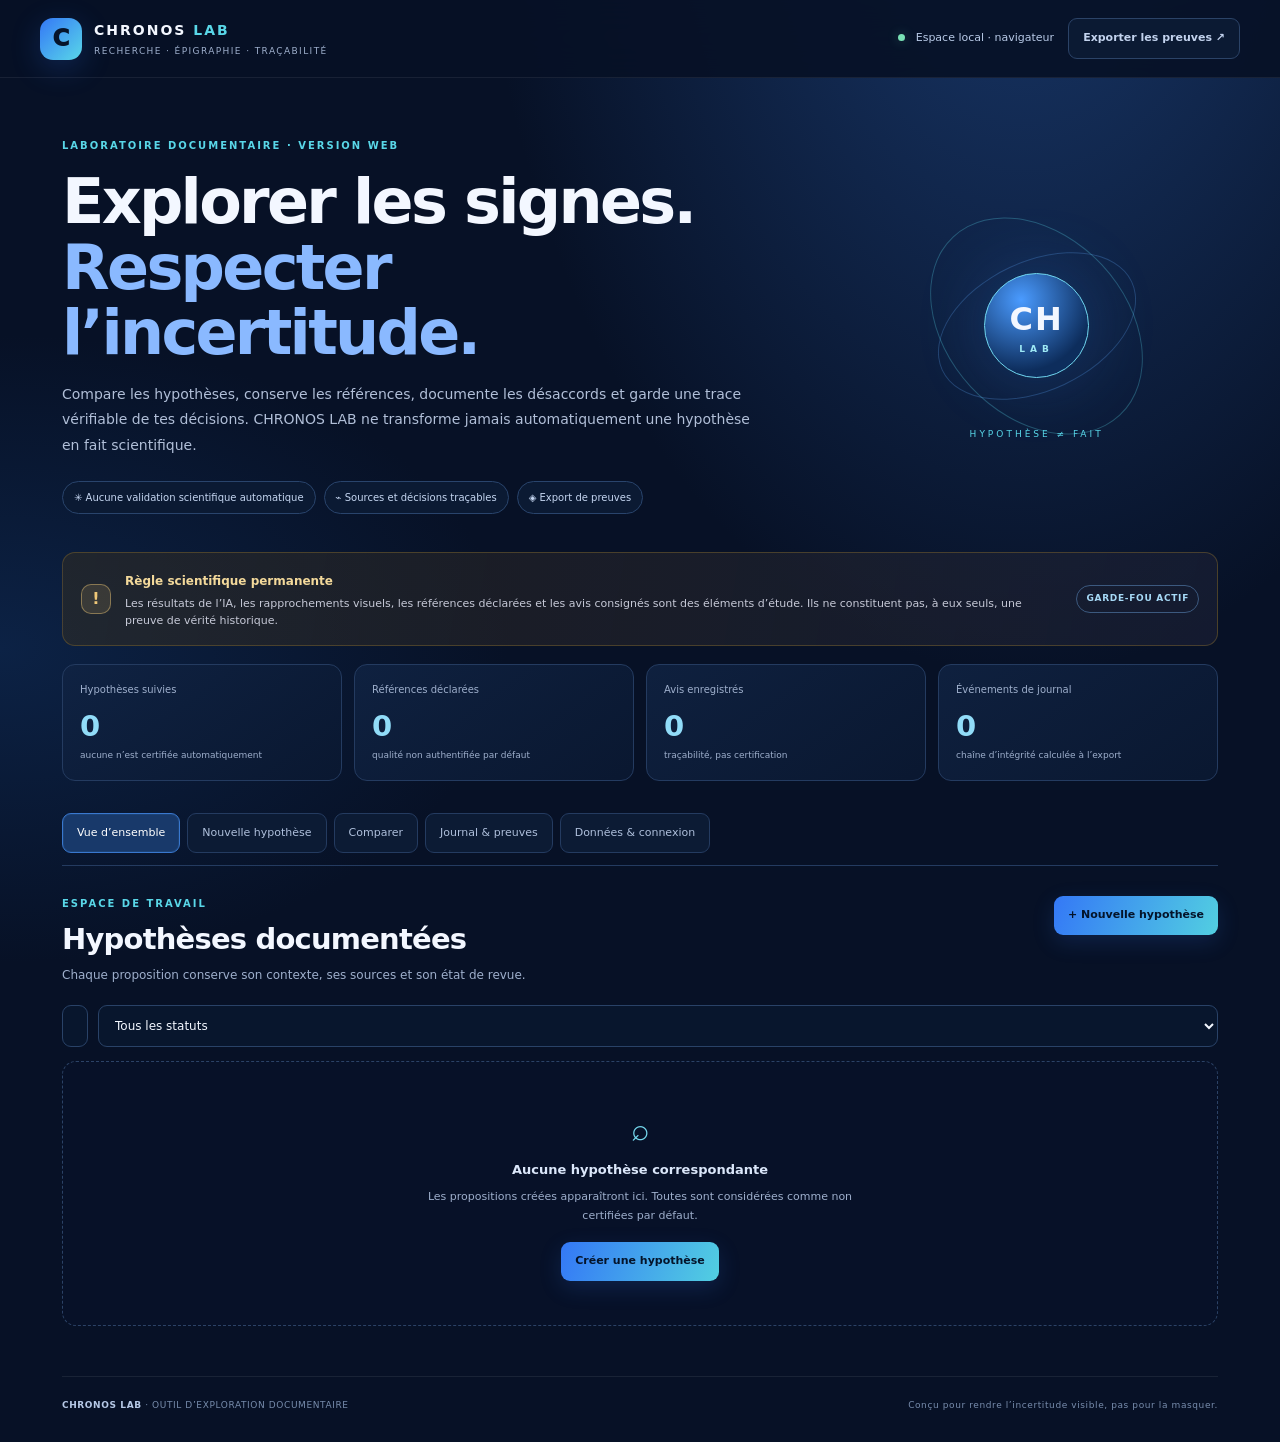
==== site/index.html @ ee45a637 "Publish CHRONOS LAB research workspace and Pages site" ====
<!doctype html>
<html lang="fr">
<head>
<meta charset="utf-8"><meta name="viewport" content="width=device-width,initial-scale=1,viewport-fit=cover">
<meta name="theme-color" content="#08152d"><link rel="manifest" href="./manifest.webmanifest"><link rel="icon" href="./icon.svg" type="image/svg+xml"><meta name="apple-mobile-web-app-capable" content="yes"><meta name="description" content="CHRONOS LAB — espace de recherche documentaire, comparaison d'hypothèses et traçabilité épigraphique.">
<title>CHRONOS LAB — espace de recherche</title><link rel="stylesheet" href="./style.css">
</head>
<body>
<header class="topbar"><a class="brand" href="#accueil" aria-label="CHRONOS LAB accueil"><span class="sigil">C</span><span><b>CHRONOS <i>LAB</i></b><small>RECHERCHE · ÉPIGRAPHIE · TRAÇABILITÉ</small></span></a><div class="top-actions"><span class="local-pill"><span></span> Espace local · navigateur</span><button id="exportTop" class="btn btn-quiet">Exporter les preuves ↗</button></div></header>
<main>
<section class="hero" id="accueil"><div class="hero-copy"><div class="eyebrow">LABORATOIRE DOCUMENTAIRE · VERSION WEB</div><h1>Explorer les signes.<br><em>Respecter l’incertitude.</em></h1><p>Compare les hypothèses, conserve les références, documente les désaccords et garde une trace vérifiable de tes décisions. CHRONOS LAB ne transforme jamais automatiquement une hypothèse en fait scientifique.</p><div class="hero-badges"><span>✳ Aucune validation scientifique automatique</span><span>⌁ Sources et décisions traçables</span><span>◈ Export de preuves</span></div></div><div class="hero-stamp"><div class="orbit orbit-a"></div><div class="orbit orbit-b"></div><div class="core">CH<br><small>LAB</small></div><div class="stamp-caption">HYPOTHÈSE ≠ FAIT</div></div></section>
<div class="warning"><span class="warning-icon">!</span><div><b>Règle scientifique permanente</b><p>Les résultats de l’IA, les rapprochements visuels, les références déclarées et les avis consignés sont des éléments d’étude. Ils ne constituent pas, à eux seuls, une preuve de vérité historique.</p></div><span class="status-tag">GARDE-FOU ACTIF</span></div>
<section class="metrics" aria-label="Statistiques du dossier"><article class="metric"><span>Hypothèses suivies</span><strong id="countClaims">0</strong><small>aucune n’est certifiée automatiquement</small></article><article class="metric"><span>Références déclarées</span><strong id="countSources">0</strong><small>qualité non authentifiée par défaut</small></article><article class="metric"><span>Avis enregistrés</span><strong id="countReviews">0</strong><small>traçabilité, pas certification</small></article><article class="metric"><span>Événements de journal</span><strong id="countEvents">0</strong><small>chaîne d’intégrité calculée à l’export</small></article></section>
<nav class="tabs" aria-label="Sections du laboratoire"><button class="tab active" data-view="workspace">Vue d’ensemble</button><button class="tab" data-view="newclaim">Nouvelle hypothèse</button><button class="tab" data-view="compare">Comparer</button><button class="tab" data-view="evidence">Journal & preuves</button><button class="tab" data-view="settings">Données & connexion</button></nav>
<section class="view active" id="view-workspace"><div class="section-head"><div><div class="eyebrow">ESPACE DE TRAVAIL</div><h2>Hypothèses documentées</h2><p>Chaque proposition conserve son contexte, ses sources et son état de revue.</p></div><button class="btn btn-primary" data-goto="newclaim">+ Nouvelle hypothèse</button></div><div class="toolbar"><input id="searchClaims" placeholder="Rechercher une hypothèse, une écriture ou un artefact…" aria-label="Rechercher"><select id="filterStatus" aria-label="Filtrer par statut"><option value="all">Tous les statuts</option><option value="NEEDS_INDEPENDENT_REVIEW">À relire</option><option value="DISPUTED_REQUIRES_ADJUDICATION">Contestée</option><option value="TWO_REVIEWS_RECORDED_NOT_SCIENTIFIC_CERTIFICATION">Deux avis consignés</option></select></div><div id="claimsList" class="claim-list"><div class="empty-state"><div class="empty-icon">⌕</div><b>Aucune hypothèse dans cet espace</b><p>Ajoute une proposition avec au moins deux références bibliographiques distinctes pour commencer.</p><button class="btn btn-primary" data-goto="newclaim">Créer une hypothèse</button></div></div></section>
<section class="view" id="view-newclaim"><div class="section-head"><div><div class="eyebrow">DOSSIER DOCUMENTAIRE</div><h2>Enregistrer une hypothèse</h2><p>Décris ce qui est proposé, sur quelles sources et dans quel contexte.</p></div><span class="status-tag">NON CERTIFIÉE PAR DÉFAUT</span></div><form id="claimForm" class="panel form-panel"><div class="form-grid"><label>Écriture / culture<input name="culture" required placeholder="Ex. Maya classique, égyptien ancien…"></label><label>Identifiant de l’artefact<input name="artifact_id" placeholder="Inventaire, musée, publication…"></label><label>Type de proposition<select name="claim_type" required><option value="identification">Identification d’un signe</option><option value="transcription">Transcription</option><option value="transliteration">Translittération</option><option value="translation">Traduction</option><option value="dating">Datation</option><option value="interpretation">Interprétation</option></select></label><label class="span-2">Hypothèse à examiner<textarea name="claim_text" required rows="3" placeholder="Formule la proposition de façon précise et réfutable…"></textarea></label><label class="span-2">Contexte, incertitudes et alternatives<textarea name="context" rows="3" placeholder="État de conservation, variantes, lectures concurrentes, limites de l’image…"></textarea></label></div><div class="divider"></div><div class="subhead"><div><h3>Références documentaires</h3><p>Deux références distinctes au minimum. Leur existence, leur qualité et leur indépendance doivent être vérifiées par un humain.</p></div><span class="count-chip">MIN. 2</span></div><div class="source-grid"><div class="source-card"><b>Référence 1</b><label>Titre / ouvrage<input name="source1_title" required></label><label>Citation, auteur, année, page<input name="source1_citation" required></label><label>URL ou DOI<input name="source1_locator" placeholder="https://… ou DOI"></label></div><div class="source-card"><b>Référence 2</b><label>Titre / ouvrage<input name="source2_title" required></label><label>Citation, auteur, année, page<input name="source2_citation" required></label><label>URL ou DOI<input name="source2_locator" placeholder="https://… ou DOI"></label></div></div><label class="consent-line"><input type="checkbox" name="honest" required> Je confirme que cette proposition est une hypothèse de recherche et non un fait scientifiquement certifié.</label><div class="form-actions"><button type="reset" class="btn btn-quiet">Effacer</button><button type="submit" class="btn btn-primary">Enregistrer dans le journal <span>→</span></button></div><p id="claimMessage" class="form-message" role="status"></p></form></section>
<section class="view" id="view-compare"><div class="section-head"><div><div class="eyebrow">LECTURE CONTRADICTOIRE</div><h2>Comparer les hypothèses</h2><p>Sélectionne jusqu’à trois propositions pour examiner côte à côte leurs sources, leur contexte et leurs avis.</p></div></div><div class="compare-layout"><div class="panel"><h3>Choisir les propositions</h3><div id="compareChoices" class="compare-choices"><p class="muted">Ajoute des hypothèses pour activer la comparaison.</p></div><button id="runCompare" class="btn btn-primary" disabled>Comparer la sélection</button></div><div id="compareResults" class="compare-results"><div class="empty-state"><div class="empty-icon">⇄</div><b>La comparaison est prête</b><p>La comparaison organise les preuves déclarées ; elle ne détermine pas automatiquement quelle hypothèse est vraie.</p></div></div></div></section>
<section class="view" id="view-evidence"><div class="section-head"><div><div class="eyebrow">PROVENANCE & INTÉGRITÉ</div><h2>Journal des événements</h2><p>Les créations, revues, imports et exports sont consignés localement. L’export inclut une chaîne de hachage pour révéler certaines modifications ultérieures.</p></div><button class="btn btn-primary" id="verifyChain">Vérifier la chaîne</button></div><div class="integrity-card"><div><span class="integrity-dot"></span><b id="integrityStatus">Intégrité à vérifier à la demande</b><p>Le journal est conservé dans le stockage de ce navigateur. Ce mécanisme ne constitue pas un registre inviolable : un utilisateur ayant accès au stockage peut le modifier ou l’effacer.</p></div><span class="status-tag">SHA-256</span></div><div id="auditList" class="audit-list"></div><div class="form-actions"><button id="exportEvidence" class="btn btn-primary">Télécharger le dossier de preuves JSON ↗</button><button id="exportCsv" class="btn btn-quiet">Exporter les hypothèses CSV</button><label class="btn btn-quiet file-btn">Importer un dossier JSON<input id="importEvidence" type="file" accept="application/json,.json" hidden></label></div><p id="evidenceMessage" class="form-message" role="status"></p></section>
<section class="view" id="view-settings"><div class="section-head"><div><div class="eyebrow">CONFIGURATION</div><h2>Données & connexion</h2><p>Choisis le stockage local ou vérifie une instance de l’API Flask que tu contrôles.</p></div></div><div class="settings-grid"><div class="panel"><h3>Stockage de ce navigateur</h3><p class="muted">Les données sont conservées dans le navigateur actuel. Elles ne sont pas synchronisées automatiquement avec un autre appareil et peuvent être perdues si le stockage est effacé.</p><div class="settings-actions"><button id="downloadBackup" class="btn btn-primary">Créer une sauvegarde</button><button id="clearLocal" class="btn btn-danger">Effacer les données locales</button></div><label class="field-spaced">API Flask (facultatif)<input id="apiBase" placeholder="https://votre-api.example.com"></label><p class="fineprint">La page GitHub Pages est un site statique : elle ne peut pas exécuter le modèle Python/PyTorch. Ne publie pas une API d’écriture sans authentification et contrôle d’accès. Ne saisis jamais de mot de passe ou de clé secrète dans une page publique.</p><button id="checkApi" class="btn btn-quiet">Tester le statut de l’API</button><pre id="apiResult" class="api-result" aria-live="polite">API non configurée.</pre></div><div class="panel"><h3>Ce que les statuts signifient</h3><div class="status-explainer"><b>À relire</b><p>Une proposition est enregistrée ; aucune validation indépendante suffisante n’est consignée.</p></div><div class="status-explainer"><b>Contestée</b><p>Au moins un avis est en désaccord. Une procédure d’arbitrage humaine est nécessaire.</p></div><div class="status-explainer"><b>Deux avis consignés</b><p>Deux avis concordants ont été enregistrés. Ce statut n’est jamais une certification scientifique.</p></div><div class="status-explainer"><b>Calibration indisponible</b><p>Le modèle doit s’abstenir de valider sa proposition, mais peut afficher des candidats exploratoires.</p></div></div></div></section>
<footer><div><b>CHRONOS LAB</b><span> · OUTIL D’EXPLORATION DOCUMENTAIRE</span></div><p>Conçu pour rendre l’incertitude visible, pas pour la masquer.</p></footer>
</main><div id="toast" class="toast" role="status" aria-live="polite"></div><script src="./app.js" defer></script>
</body></html>
---- site/style.css ----
:root{--bg:#071126;--panel:#0c1b37;--panel2:#102345;--line:#243b60;--blue:#3478f6;--cyan:#59d7e8;--ink:#f3f7ff;--muted:#9eafcc;--gold:#f0c878;--green:#79e1b5;--red:#ff8f9c;box-sizing:border-box}*{box-sizing:border-box}html{scroll-behavior:smooth}body{margin:0;background:radial-gradient(ellipse at 80% -15%,#1a3b70 0,transparent 38%),radial-gradient(ellipse at 0% 45%,#0c2245 0,transparent 28%),var(--bg);color:var(--ink);font-family:Inter,ui-sans-serif,system-ui,-apple-system,"Segoe UI",sans-serif;line-height:1.5}.topbar{height:78px;padding:0 max(22px,calc((100vw - 1200px)/2));display:flex;align-items:center;justify-content:space-between;gap:20px;border-bottom:1px solid #ffffff12;background:#071126e8;backdrop-filter:blur(18px);position:sticky;top:0;z-index:5}.brand{display:flex;gap:12px;align-items:center;text-decoration:none;color:var(--ink)}.sigil{width:42px;height:42px;display:grid;place-items:center;border-radius:13px;background:linear-gradient(135deg,var(--blue),var(--cyan));color:#06142a;font-weight:950;font-size:23px;box-shadow:0 8px 30px #3478f638}.brand b{font-size:14px;letter-spacing:2px}.brand i{color:var(--cyan);font-style:normal}.brand small{display:block;color:var(--muted);font-size:9px;letter-spacing:1.4px;margin-top:3px}.top-actions{display:flex;align-items:center;gap:14px}.local-pill{font-size:11px;color:#b9cbe8}.local-pill span,.integrity-dot{display:inline-block;width:7px;height:7px;background:var(--green);border-radius:50%;margin-right:7px;box-shadow:0 0 12px #79e1b555}main{max-width:1200px;padding:0 22px;margin:auto}.hero{display:grid;grid-template-columns:minmax(0,1.35fr) minmax(230px,.65fr);gap:40px;align-items:center;padding:60px 0 38px}.eyebrow{font-size:10px;letter-spacing:2px;color:var(--cyan);font-weight:850}.hero h1{font-size:clamp(36px,5vw,62px);letter-spacing:-2.7px;line-height:1.06;margin:16px 0}.hero h1 em{font-style:normal;color:#8ab9ff}.hero p{color:#b1bfd8;max-width:700px;line-height:1.8;font-size:14px}.hero-badges{display:flex;gap:8px;flex-wrap:wrap;margin-top:23px}.hero-badges span{font-size:10px;border:1px solid #29446c;padding:8px 11px;border-radius:24px;color:#c5d6f1;background:#0b1a33}.hero-stamp{height:240px;position:relative;display:grid;place-items:center;overflow:hidden}.orbit{position:absolute;border:1px solid #4a82c65e;border-radius:50%;transform:rotate(-25deg)}.orbit-a{width:210px;height:130px}.orbit-b{width:245px;height:180px;transform:rotate(47deg);border-color:#59d7e84a}.core{width:105px;height:105px;border-radius:50%;display:grid;place-content:center;text-align:center;background:radial-gradient(circle at 35% 25%,#4a9bff,#0d2d5c 70%);border:1px solid #70d8f2;box-shadow:0 0 70px #3486f53d;font-size:32px;font-weight:900;letter-spacing:2px;z-index:1}.core small{font-size:9px;letter-spacing:5px;color:#9ee9f5}.stamp-caption{position:absolute;bottom:4px;letter-spacing:3px;font-size:9px;color:var(--cyan)}.warning{display:flex;align-items:center;gap:14px;border:1px solid #725d2e8c;background:linear-gradient(100deg,#3a301d75,#1b2035a8);border-radius:13px;padding:15px 18px}.warning-icon{width:30px;height:30px;border-radius:10px;background:#f0c87820;border:1px solid #f0c87870;color:var(--gold);display:grid;place-items:center;font-weight:900;flex-shrink:0}.warning b{font-size:12px;color:#f3d99b}.warning p{margin:3px 0 0;color:#c6c9d7;font-size:11px;line-height:1.6}.status-tag{display:inline-flex;align-items:center;white-space:nowrap;border:1px solid #3c597f;border-radius:30px;padding:6px 9px;color:#a6d9f6;font-size:9px;letter-spacing:.7px;font-weight:800}.warning .status-tag{margin-left:auto}.metrics{display:grid;grid-template-columns:repeat(4,1fr);gap:12px;margin:18px 0 32px}.metric{background:linear-gradient(145deg,#102343d9,#0a1831f2);border:1px solid var(--line);border-radius:13px;padding:17px}.metric span,.metric small{display:block;color:var(--muted);font-size:10px}.metric strong{display:block;font-size:29px;letter-spacing:-1px;margin:8px 0 1px;color:#91dcf8}.metric small{font-size:9px}.tabs{display:flex;gap:7px;overflow:auto;border-bottom:1px solid var(--line);padding:0 0 12px}.tab{background:#0c1b34;border:1px solid var(--line);border-radius:9px;padding:11px 14px;color:#aebfdb;white-space:nowrap;cursor:pointer;font:inherit;font-size:11px}.tab.active{color:white;background:#18396a;border-color:#3978cf;box-shadow:inset 0 0 0 1px #4b92d51c}.view{display:none;padding:30px 0 50px}.view.active{display:block}.section-head{display:flex;align-items:flex-start;justify-content:space-between;gap:20px;margin-bottom:21px}.section-head h2{font-size:29px;letter-spacing:-.8px;margin:7px 0 4px}.section-head p{font-size:12px;color:var(--muted);margin:0;max-width:690px}.btn{display:inline-flex;align-items:center;justify-content:center;gap:10px;padding:11px 14px;border-radius:9px;font:inherit;font-size:11px;font-weight:750;cursor:pointer;text-decoration:none;transition:transform .15s,border-color .15s}.btn:hover{transform:translateY(-1px)}.btn-primary{border:0;background:linear-gradient(110deg,#3478f6,#52cfe1);color:#04142a;box-shadow:0 7px 22px #3478f62b}.btn-quiet{border:1px solid #2b4367;background:#0b1a33;color:#c3d3ee}.btn-danger{border:1px solid #78404e;background:#311b2a;color:#ffc4cd}.toolbar{display:flex;gap:10px;margin-bottom:14px}.toolbar input{flex:1}.toolbar input,.toolbar select,input,select,textarea{font:inherit;font-size:12px;color:var(--ink);background:#08162d;border:1px solid #294267;border-radius:9px;padding:11px 12px;outline:none;width:100%}input:focus,select:focus,textarea:focus{border-color:var(--cyan);box-shadow:0 0 0 3px #59d7e814}label{display:block;color:#bdcce5;font-size:11px;font-weight:650}label input,label select,label textarea{margin-top:7px}textarea{resize:vertical;line-height:1.6}.claim-list{display:grid;gap:12px}.claim-card{background:linear-gradient(145deg,#102343d9,#0a1831f2);border:1px solid var(--line);border-radius:14px;padding:18px}.claim-top{display:flex;align-items:flex-start;justify-content:space-between;gap:14px}.claim-type{color:var(--cyan);font-size:9px;letter-spacing:1.2px;text-transform:uppercase;font-weight:850}.claim-card h3{margin:6px 0 9px;font-size:16px;line-height:1.45}.claim-meta{display:flex;gap:7px;flex-wrap:wrap;margin-bottom:10px}.meta-chip{font-size:9px;color:#aebfda;border:1px solid #2b4165;border-radius:20px;padding:4px 8px}.claim-text{font-size:12px;color:#d5e0f2;line-height:1.7;white-space:pre-wrap}.claim-foot{display:flex;align-items:center;justify-content:space-between;gap:10px;border-top:1px solid #ffffff0e;margin-top:14px;padding-top:12px}.claim-foot small{color:var(--muted);font-size:10px}.claim-actions{display:flex;gap:7px;flex-wrap:wrap}.mini-btn{border:1px solid #2b4367;background:#0b1a33;color:#c3d3ee;border-radius:8px;padding:7px 9px;font-size:10px;cursor:pointer}.mini-btn:hover{border-color:var(--cyan)}.empty-state{text-align:center;padding:44px 20px;border:1px dashed #2b4266;border-radius:14px;color:var(--muted);background:#0b1a322e}.empty-icon{font-size:31px;color:#75d8ed;margin-bottom:8px}.empty-state b{display:block;color:#dbe7fa;font-size:13px}.empty-state p{font-size:11px;line-height:1.7;max-width:450px;margin:8px auto 17px}.panel{background:linear-gradient(145deg,#102343d9,#0a1831f2);border:1px solid var(--line);border-radius:15px;padding:22px}.form-panel{max-width:900px}.form-grid{display:grid;grid-template-columns:1fr 1fr;gap:16px}.span-2{grid-column:span 2}.divider{height:1px;background:var(--line);margin:23px 0}.subhead{display:flex;align-items:center;justify-content:space-between;gap:16px;margin-bottom:13px}.subhead h3,.panel h3{font-size:14px;margin:0 0 5px}.subhead p,.muted{color:var(--muted);font-size:11px;line-height:1.7;margin:0}.count-chip{font-size:9px;color:var(--cyan);border:1px solid #31547c;border-radius:30px;padding:6px 9px}.source-grid{display:grid;grid-template-columns:1fr 1fr;gap:13px}.source-card{padding:15px;border:1px solid #2a4166;border-radius:12px;background:#08162b}.source-card>b{font-size:11px;color:#9cdbf3}.source-card label{margin-top:13px}.consent-line{display:flex;align-items:flex-start;gap:9px;margin-top:19px;color:#c5d4ec;line-height:1.6}.consent-line input{width:auto;margin:3px 0 0;accent-color:var(--cyan)}.form-actions{display:flex;justify-content:flex-end;gap:9px;margin-top:20px;flex-wrap:wrap}.form-message{font-size:11px;color:var(--green);min-height:17px}.compare-layout{display:grid;grid-template-columns:minmax(250px,.65fr) minmax(0,1.35fr);gap:14px}.compare-choices{display:grid;gap:8px;margin:16px 0}.compare-choice{display:flex;gap:9px;align-items:flex-start;padding:10px;border:1px solid #2a4166;border-radius:9px;background:#09162c;font-size:11px}.compare-choice input{width:auto;margin:2px 0 0;accent-color:var(--cyan)}.compare-choice small{display:block;color:var(--muted);margin-top:3px}.compare-results{min-width:0}.comparison{display:grid;grid-template-columns:repeat(3,minmax(0,1fr));gap:10px}.comparison-col{border:1px solid var(--line);background:#0a1931;border-radius:12px;padding:13px;min-width:0}.comparison-col h3{font-size:12px;line-height:1.5;overflow-wrap:anywhere}.comparison-col h4{font-size:9px;color:var(--cyan);text-transform:uppercase;letter-spacing:.8px;margin:16px 0 5px}.comparison-col p,.comparison-col li{font-size:10px;color:#bdcce4;line-height:1.6;overflow-wrap:anywhere}.comparison-col ul{padding-left:15px}.integrity-card{display:flex;align-items:flex-start;justify-content:space-between;gap:18px;border:1px solid #2b4368;border-radius:13px;padding:17px;background:#0c1d38}.integrity-card b{font-size:12px}.integrity-card p{font-size:10px;color:var(--muted);line-height:1.7;margin:7px 0 0;max-width:780px}.audit-list{display:grid;gap:8px;margin:15px 0}.audit-item{display:grid;grid-template-columns:110px 1fr auto;gap:13px;align-items:start;border:1px solid #253c60;background:#0b1a32;border-radius:10px;padding:12px}.audit-item time{font-size:9px;color:var(--cyan)}.audit-item b{font-size:11px}.audit-item p{font-size:10px;color:var(--muted);margin:3px 0;line-height:1.6;overflow-wrap:anywhere}.audit-item code{font-size:9px;color:#8ea7cc;max-width:180px;overflow-wrap:anywhere}.file-btn{display:inline-flex;align-items:center}.settings-grid{display:grid;grid-template-columns:1fr 1fr;gap:14px}.settings-grid .panel h3{margin-bottom:10px}.settings-actions{display:flex;gap:8px;flex-wrap:wrap;margin:17px 0}.field-spaced{margin-top:22px}.fineprint{font-size:10px;color:#8fa2c3;line-height:1.7;margin:9px 0 13px}.api-result{font-size:10px;white-space:pre-wrap;overflow-wrap:anywhere;color:#a7c8e8;background:#071329;border:1px solid #203858;padding:11px;border-radius:8px;min-height:40px}.status-explainer{padding:12px 0;border-bottom:1px solid #ffffff0e}.status-explainer:last-child{border-bottom:0}.status-explainer b{font-size:11px;color:#9ddff2}.status-explainer p{font-size:10px;color:var(--muted);line-height:1.7;margin:4px 0 0}footer{display:flex;justify-content:space-between;gap:16px;border-top:1px solid #ffffff13;padding:22px 0 30px;color:#788dad;font-size:9px;letter-spacing:.6px}footer b{color:#b6c9e7}footer p{margin:0}.toast{position:fixed;bottom:22px;right:22px;max-width:min(400px,calc(100vw - 44px));background:#16385d;border:1px solid #4778a9;color:white;border-radius:11px;padding:12px 15px;font-size:11px;box-shadow:0 16px 50px #0007;opacity:0;transform:translateY(10px);pointer-events:none;transition:.2s;z-index:10}.toast.show{opacity:1;transform:translateY(0)}@media(max-width:800px){.topbar{padding:0 15px}.local-pill{display:none}main{padding:0 15px}.hero{grid-template-columns:1fr;padding:40px 0 25px;gap:8px}.hero-stamp{height:190px}.metrics{grid-template-columns:1fr 1fr}.warning{align-items:flex-start}.warning .status-tag{display:none}.section-head h2{font-size:25px}.section-head{align-items:flex-start}.compare-layout,.settings-grid{grid-template-columns:1fr}.comparison{grid-template-columns:1fr}.form-grid,.source-grid{grid-template-columns:1fr}.span-2{grid-column:auto}.top-actions .btn{font-size:0;padding:10px}.top-actions .btn:after{content:'Exporter';font-size:10px}.claim-top{display:block}.claim-top .status-tag{margin-top:10px}.audit-item{grid-template-columns:1fr;gap:5px}.audit-item code{max-width:none}.toolbar{flex-direction:column}footer{display:block;line-height:2.2}}@media(max-width:430px){.metrics{grid-template-columns:1fr 1fr;gap:8px}.metric{padding:12px}.metric strong{font-size:24px}.brand small{font-size:7px;letter-spacing:.8px}.hero h1{font-size:39px}.section-head{display:block}.section-head>.btn,.section-head>.status-tag{margin-top:14px}.form-actions .btn{flex:1}}
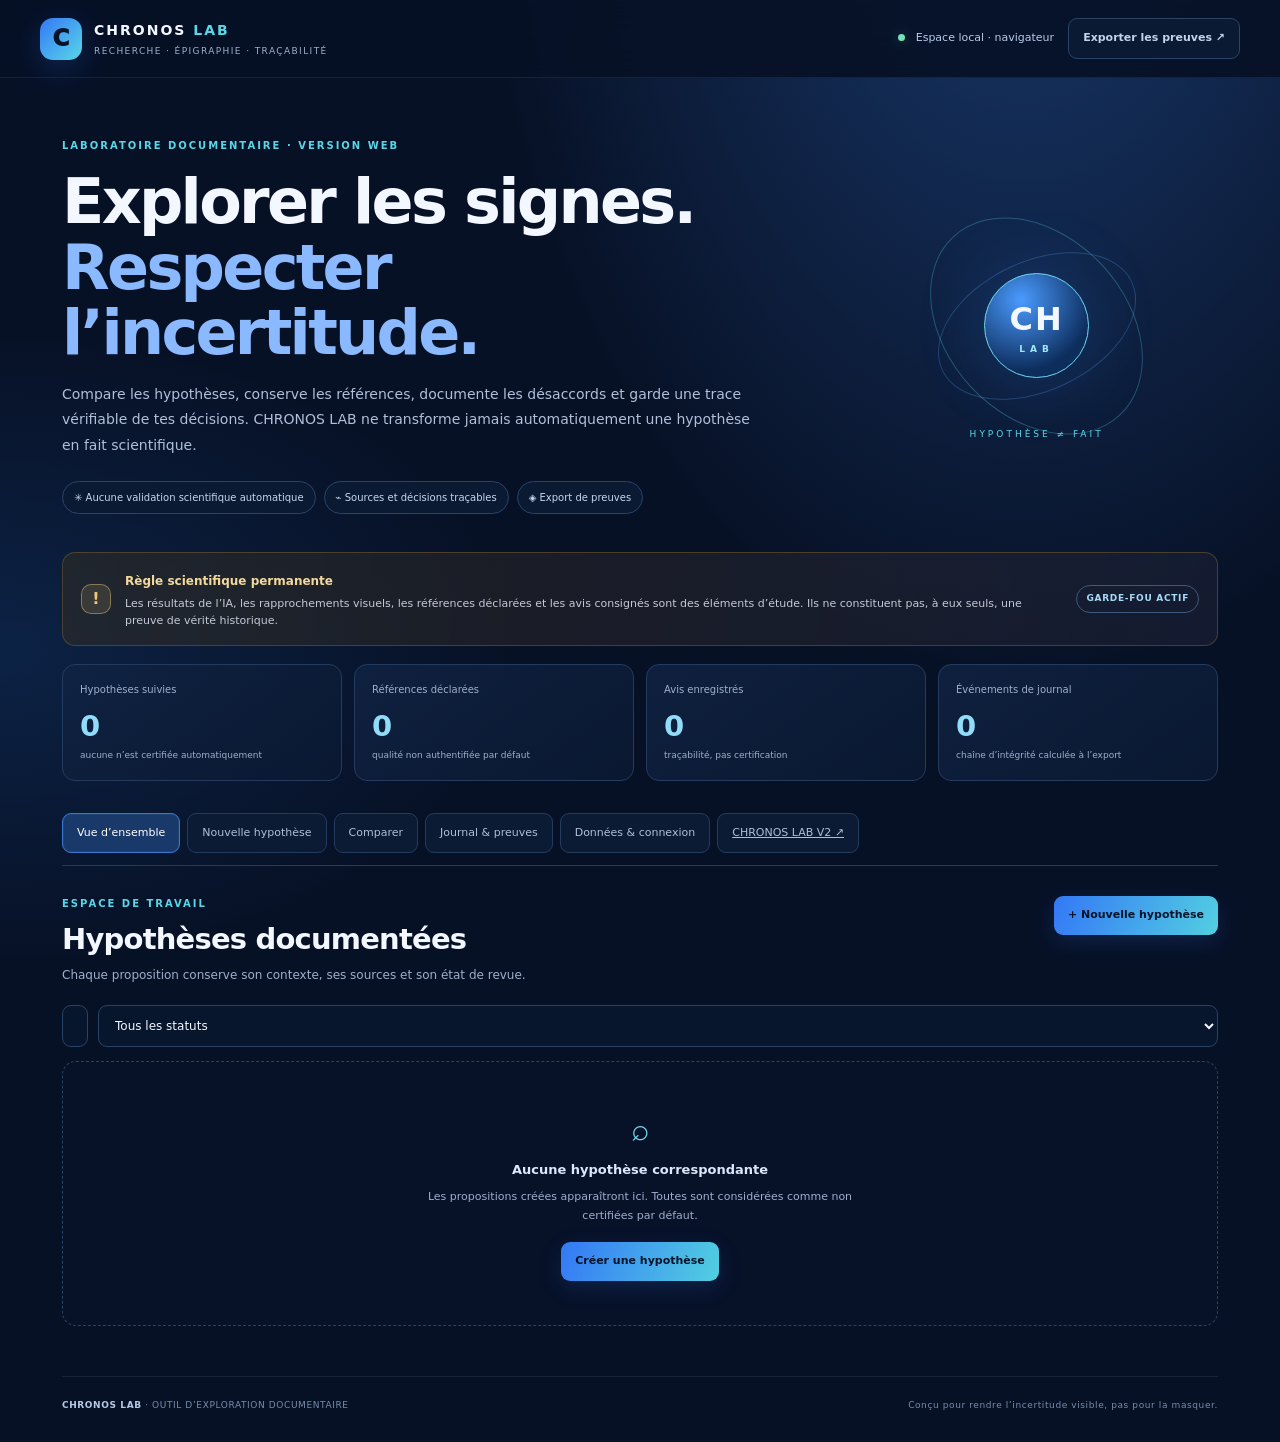
==== commit a5544df2: "Add link to CHRONOS LAB V2 workspace" ====
--- a/site/index.html
+++ b/site/index.html
@@ -11,7 +11,7 @@
 <section class="hero" id="accueil"><div class="hero-copy"><div class="eyebrow">LABORATOIRE DOCUMENTAIRE · VERSION WEB</div><h1>Explorer les signes.<br><em>Respecter l’incertitude.</em></h1><p>Compare les hypothèses, conserve les références, documente les désaccords et garde une trace vérifiable de tes décisions. CHRONOS LAB ne transforme jamais automatiquement une hypothèse en fait scientifique.</p><div class="hero-badges"><span>✳ Aucune validation scientifique automatique</span><span>⌁ Sources et décisions traçables</span><span>◈ Export de preuves</span></div></div><div class="hero-stamp"><div class="orbit orbit-a"></div><div class="orbit orbit-b"></div><div class="core">CH<br><small>LAB</small></div><div class="stamp-caption">HYPOTHÈSE ≠ FAIT</div></div></section>
 <div class="warning"><span class="warning-icon">!</span><div><b>Règle scientifique permanente</b><p>Les résultats de l’IA, les rapprochements visuels, les références déclarées et les avis consignés sont des éléments d’étude. Ils ne constituent pas, à eux seuls, une preuve de vérité historique.</p></div><span class="status-tag">GARDE-FOU ACTIF</span></div>
 <section class="metrics" aria-label="Statistiques du dossier"><article class="metric"><span>Hypothèses suivies</span><strong id="countClaims">0</strong><small>aucune n’est certifiée automatiquement</small></article><article class="metric"><span>Références déclarées</span><strong id="countSources">0</strong><small>qualité non authentifiée par défaut</small></article><article class="metric"><span>Avis enregistrés</span><strong id="countReviews">0</strong><small>traçabilité, pas certification</small></article><article class="metric"><span>Événements de journal</span><strong id="countEvents">0</strong><small>chaîne d’intégrité calculée à l’export</small></article></section>
-<nav class="tabs" aria-label="Sections du laboratoire"><button class="tab active" data-view="workspace">Vue d’ensemble</button><button class="tab" data-view="newclaim">Nouvelle hypothèse</button><button class="tab" data-view="compare">Comparer</button><button class="tab" data-view="evidence">Journal & preuves</button><button class="tab" data-view="settings">Données & connexion</button></nav>
+<nav class="tabs" aria-label="Sections du laboratoire"><button class="tab active" data-view="workspace">Vue d’ensemble</button><button class="tab" data-view="newclaim">Nouvelle hypothèse</button><button class="tab" data-view="compare">Comparer</button><button class="tab" data-view="evidence">Journal & preuves</button><button class="tab" data-view="settings">Données & connexion</button><a class="tab" href="./v2.html">CHRONOS LAB V2 ↗</a></nav>
 <section class="view active" id="view-workspace"><div class="section-head"><div><div class="eyebrow">ESPACE DE TRAVAIL</div><h2>Hypothèses documentées</h2><p>Chaque proposition conserve son contexte, ses sources et son état de revue.</p></div><button class="btn btn-primary" data-goto="newclaim">+ Nouvelle hypothèse</button></div><div class="toolbar"><input id="searchClaims" placeholder="Rechercher une hypothèse, une écriture ou un artefact…" aria-label="Rechercher"><select id="filterStatus" aria-label="Filtrer par statut"><option value="all">Tous les statuts</option><option value="NEEDS_INDEPENDENT_REVIEW">À relire</option><option value="DISPUTED_REQUIRES_ADJUDICATION">Contestée</option><option value="TWO_REVIEWS_RECORDED_NOT_SCIENTIFIC_CERTIFICATION">Deux avis consignés</option></select></div><div id="claimsList" class="claim-list"><div class="empty-state"><div class="empty-icon">⌕</div><b>Aucune hypothèse dans cet espace</b><p>Ajoute une proposition avec au moins deux références bibliographiques distinctes pour commencer.</p><button class="btn btn-primary" data-goto="newclaim">Créer une hypothèse</button></div></div></section>
 <section class="view" id="view-newclaim"><div class="section-head"><div><div class="eyebrow">DOSSIER DOCUMENTAIRE</div><h2>Enregistrer une hypothèse</h2><p>Décris ce qui est proposé, sur quelles sources et dans quel contexte.</p></div><span class="status-tag">NON CERTIFIÉE PAR DÉFAUT</span></div><form id="claimForm" class="panel form-panel"><div class="form-grid"><label>Écriture / culture<input name="culture" required placeholder="Ex. Maya classique, égyptien ancien…"></label><label>Identifiant de l’artefact<input name="artifact_id" placeholder="Inventaire, musée, publication…"></label><label>Type de proposition<select name="claim_type" required><option value="identification">Identification d’un signe</option><option value="transcription">Transcription</option><option value="transliteration">Translittération</option><option value="translation">Traduction</option><option value="dating">Datation</option><option value="interpretation">Interprétation</option></select></label><label class="span-2">Hypothèse à examiner<textarea name="claim_text" required rows="3" placeholder="Formule la proposition de façon précise et réfutable…"></textarea></label><label class="span-2">Contexte, incertitudes et alternatives<textarea name="context" rows="3" placeholder="État de conservation, variantes, lectures concurrentes, limites de l’image…"></textarea></label></div><div class="divider"></div><div class="subhead"><div><h3>Références documentaires</h3><p>Deux références distinctes au minimum. Leur existence, leur qualité et leur indépendance doivent être vérifiées par un humain.</p></div><span class="count-chip">MIN. 2</span></div><div class="source-grid"><div class="source-card"><b>Référence 1</b><label>Titre / ouvrage<input name="source1_title" required></label><label>Citation, auteur, année, page<input name="source1_citation" required></label><label>URL ou DOI<input name="source1_locator" placeholder="https://… ou DOI"></label></div><div class="source-card"><b>Référence 2</b><label>Titre / ouvrage<input name="source2_title" required></label><label>Citation, auteur, année, page<input name="source2_citation" required></label><label>URL ou DOI<input name="source2_locator" placeholder="https://… ou DOI"></label></div></div><label class="consent-line"><input type="checkbox" name="honest" required> Je confirme que cette proposition est une hypothèse de recherche et non un fait scientifiquement certifié.</label><div class="form-actions"><button type="reset" class="btn btn-quiet">Effacer</button><button type="submit" class="btn btn-primary">Enregistrer dans le journal <span>→</span></button></div><p id="claimMessage" class="form-message" role="status"></p></form></section>
 <section class="view" id="view-compare"><div class="section-head"><div><div class="eyebrow">LECTURE CONTRADICTOIRE</div><h2>Comparer les hypothèses</h2><p>Sélectionne jusqu’à trois propositions pour examiner côte à côte leurs sources, leur contexte et leurs avis.</p></div></div><div class="compare-layout"><div class="panel"><h3>Choisir les propositions</h3><div id="compareChoices" class="compare-choices"><p class="muted">Ajoute des hypothèses pour activer la comparaison.</p></div><button id="runCompare" class="btn btn-primary" disabled>Comparer la sélection</button></div><div id="compareResults" class="compare-results"><div class="empty-state"><div class="empty-icon">⇄</div><b>La comparaison est prête</b><p>La comparaison organise les preuves déclarées ; elle ne détermine pas automatiquement quelle hypothèse est vraie.</p></div></div></div></section>
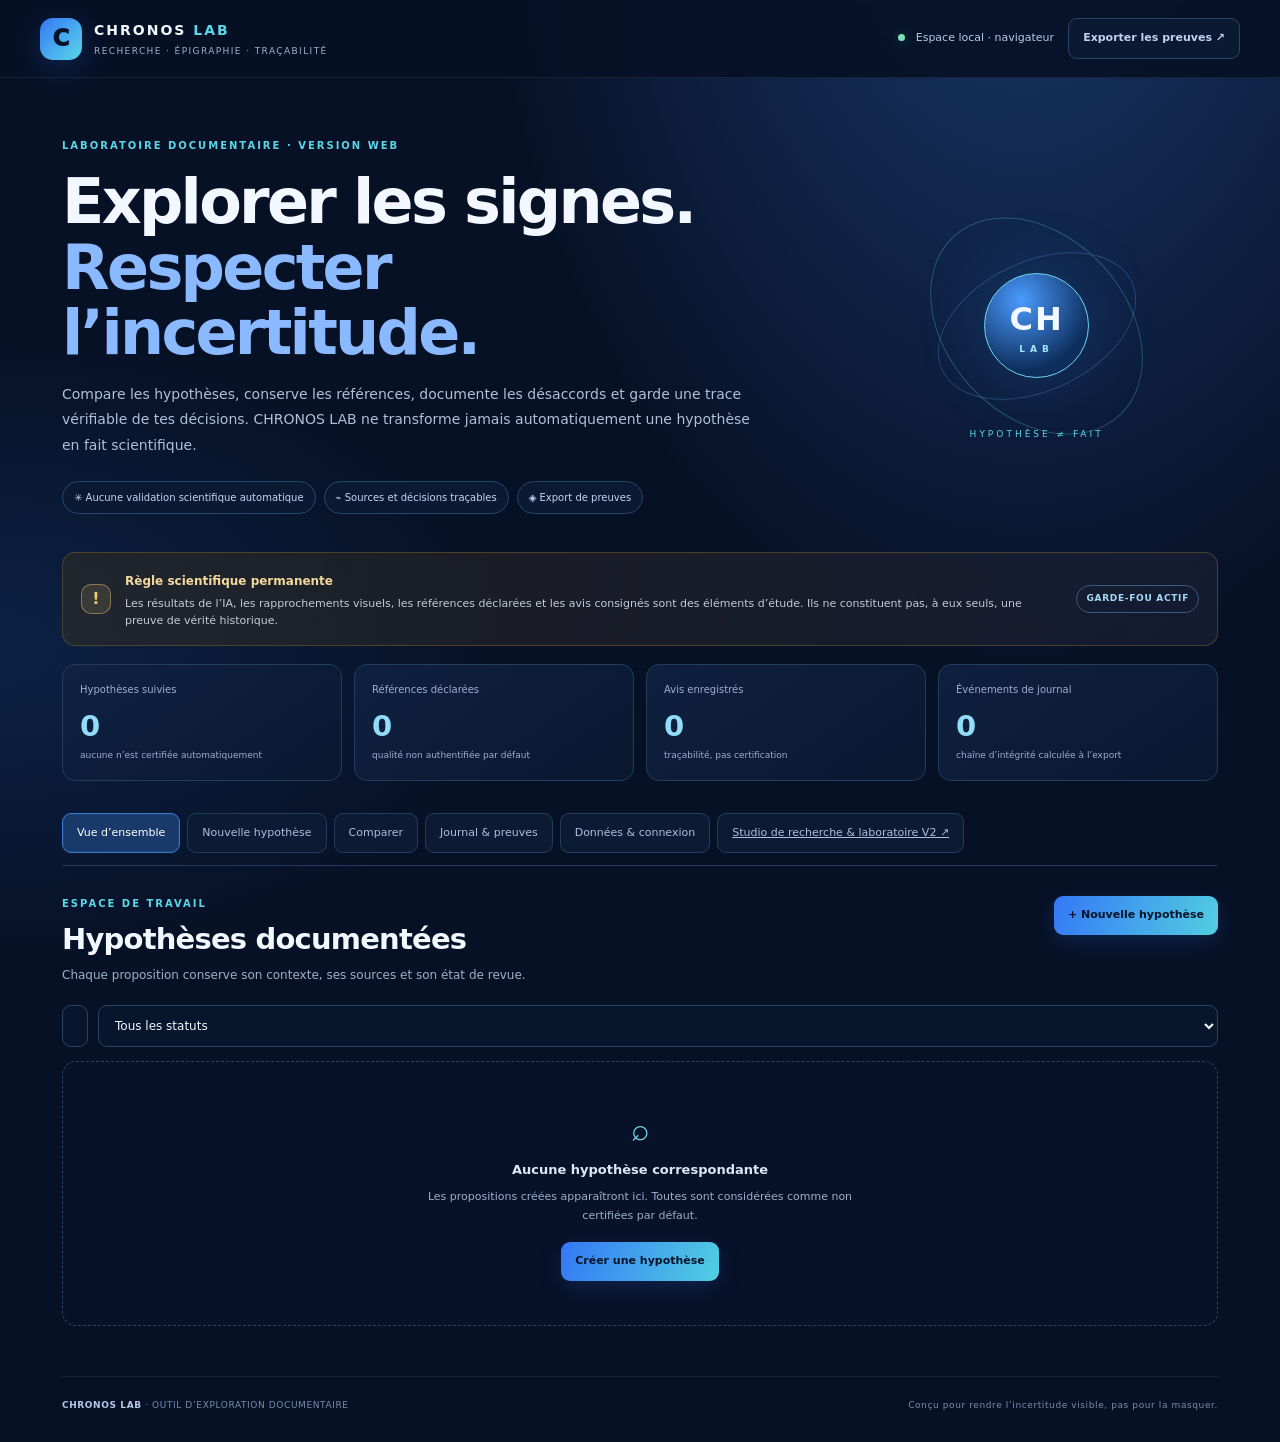
==== commit 51593ff1: "Link documentary workspace directly to research studio" ====
--- a/site/index.html
+++ b/site/index.html
@@ -11,7 +11,7 @@
 <section class="hero" id="accueil"><div class="hero-copy"><div class="eyebrow">LABORATOIRE DOCUMENTAIRE · VERSION WEB</div><h1>Explorer les signes.<br><em>Respecter l’incertitude.</em></h1><p>Compare les hypothèses, conserve les références, documente les désaccords et garde une trace vérifiable de tes décisions. CHRONOS LAB ne transforme jamais automatiquement une hypothèse en fait scientifique.</p><div class="hero-badges"><span>✳ Aucune validation scientifique automatique</span><span>⌁ Sources et décisions traçables</span><span>◈ Export de preuves</span></div></div><div class="hero-stamp"><div class="orbit orbit-a"></div><div class="orbit orbit-b"></div><div class="core">CH<br><small>LAB</small></div><div class="stamp-caption">HYPOTHÈSE ≠ FAIT</div></div></section>
 <div class="warning"><span class="warning-icon">!</span><div><b>Règle scientifique permanente</b><p>Les résultats de l’IA, les rapprochements visuels, les références déclarées et les avis consignés sont des éléments d’étude. Ils ne constituent pas, à eux seuls, une preuve de vérité historique.</p></div><span class="status-tag">GARDE-FOU ACTIF</span></div>
 <section class="metrics" aria-label="Statistiques du dossier"><article class="metric"><span>Hypothèses suivies</span><strong id="countClaims">0</strong><small>aucune n’est certifiée automatiquement</small></article><article class="metric"><span>Références déclarées</span><strong id="countSources">0</strong><small>qualité non authentifiée par défaut</small></article><article class="metric"><span>Avis enregistrés</span><strong id="countReviews">0</strong><small>traçabilité, pas certification</small></article><article class="metric"><span>Événements de journal</span><strong id="countEvents">0</strong><small>chaîne d’intégrité calculée à l’export</small></article></section>
-<nav class="tabs" aria-label="Sections du laboratoire"><button class="tab active" data-view="workspace">Vue d’ensemble</button><button class="tab" data-view="newclaim">Nouvelle hypothèse</button><button class="tab" data-view="compare">Comparer</button><button class="tab" data-view="evidence">Journal & preuves</button><button class="tab" data-view="settings">Données & connexion</button><a class="tab" href="./v2.html">CHRONOS LAB V2 ↗</a></nav>
+<nav class="tabs" aria-label="Sections du laboratoire"><button class="tab active" data-view="workspace">Vue d’ensemble</button><button class="tab" data-view="newclaim">Nouvelle hypothèse</button><button class="tab" data-view="compare">Comparer</button><button class="tab" data-view="evidence">Journal & preuves</button><button class="tab" data-view="settings">Données & connexion</button><a class="tab" href="./v2.html#researchops">Studio de recherche & laboratoire V2 ↗</a></nav>
 <section class="view active" id="view-workspace"><div class="section-head"><div><div class="eyebrow">ESPACE DE TRAVAIL</div><h2>Hypothèses documentées</h2><p>Chaque proposition conserve son contexte, ses sources et son état de revue.</p></div><button class="btn btn-primary" data-goto="newclaim">+ Nouvelle hypothèse</button></div><div class="toolbar"><input id="searchClaims" placeholder="Rechercher une hypothèse, une écriture ou un artefact…" aria-label="Rechercher"><select id="filterStatus" aria-label="Filtrer par statut"><option value="all">Tous les statuts</option><option value="NEEDS_INDEPENDENT_REVIEW">À relire</option><option value="DISPUTED_REQUIRES_ADJUDICATION">Contestée</option><option value="TWO_REVIEWS_RECORDED_NOT_SCIENTIFIC_CERTIFICATION">Deux avis consignés</option></select></div><div id="claimsList" class="claim-list"><div class="empty-state"><div class="empty-icon">⌕</div><b>Aucune hypothèse dans cet espace</b><p>Ajoute une proposition avec au moins deux références bibliographiques distinctes pour commencer.</p><button class="btn btn-primary" data-goto="newclaim">Créer une hypothèse</button></div></div></section>
 <section class="view" id="view-newclaim"><div class="section-head"><div><div class="eyebrow">DOSSIER DOCUMENTAIRE</div><h2>Enregistrer une hypothèse</h2><p>Décris ce qui est proposé, sur quelles sources et dans quel contexte.</p></div><span class="status-tag">NON CERTIFIÉE PAR DÉFAUT</span></div><form id="claimForm" class="panel form-panel"><div class="form-grid"><label>Écriture / culture<input name="culture" required placeholder="Ex. Maya classique, égyptien ancien…"></label><label>Identifiant de l’artefact<input name="artifact_id" placeholder="Inventaire, musée, publication…"></label><label>Type de proposition<select name="claim_type" required><option value="identification">Identification d’un signe</option><option value="transcription">Transcription</option><option value="transliteration">Translittération</option><option value="translation">Traduction</option><option value="dating">Datation</option><option value="interpretation">Interprétation</option></select></label><label class="span-2">Hypothèse à examiner<textarea name="claim_text" required rows="3" placeholder="Formule la proposition de façon précise et réfutable…"></textarea></label><label class="span-2">Contexte, incertitudes et alternatives<textarea name="context" rows="3" placeholder="État de conservation, variantes, lectures concurrentes, limites de l’image…"></textarea></label></div><div class="divider"></div><div class="subhead"><div><h3>Références documentaires</h3><p>Deux références distinctes au minimum. Leur existence, leur qualité et leur indépendance doivent être vérifiées par un humain.</p></div><span class="count-chip">MIN. 2</span></div><div class="source-grid"><div class="source-card"><b>Référence 1</b><label>Titre / ouvrage<input name="source1_title" required></label><label>Citation, auteur, année, page<input name="source1_citation" required></label><label>URL ou DOI<input name="source1_locator" placeholder="https://… ou DOI"></label></div><div class="source-card"><b>Référence 2</b><label>Titre / ouvrage<input name="source2_title" required></label><label>Citation, auteur, année, page<input name="source2_citation" required></label><label>URL ou DOI<input name="source2_locator" placeholder="https://… ou DOI"></label></div></div><label class="consent-line"><input type="checkbox" name="honest" required> Je confirme que cette proposition est une hypothèse de recherche et non un fait scientifiquement certifié.</label><div class="form-actions"><button type="reset" class="btn btn-quiet">Effacer</button><button type="submit" class="btn btn-primary">Enregistrer dans le journal <span>→</span></button></div><p id="claimMessage" class="form-message" role="status"></p></form></section>
 <section class="view" id="view-compare"><div class="section-head"><div><div class="eyebrow">LECTURE CONTRADICTOIRE</div><h2>Comparer les hypothèses</h2><p>Sélectionne jusqu’à trois propositions pour examiner côte à côte leurs sources, leur contexte et leurs avis.</p></div></div><div class="compare-layout"><div class="panel"><h3>Choisir les propositions</h3><div id="compareChoices" class="compare-choices"><p class="muted">Ajoute des hypothèses pour activer la comparaison.</p></div><button id="runCompare" class="btn btn-primary" disabled>Comparer la sélection</button></div><div id="compareResults" class="compare-results"><div class="empty-state"><div class="empty-icon">⇄</div><b>La comparaison est prête</b><p>La comparaison organise les preuves déclarées ; elle ne détermine pas automatiquement quelle hypothèse est vraie.</p></div></div></div></section>
